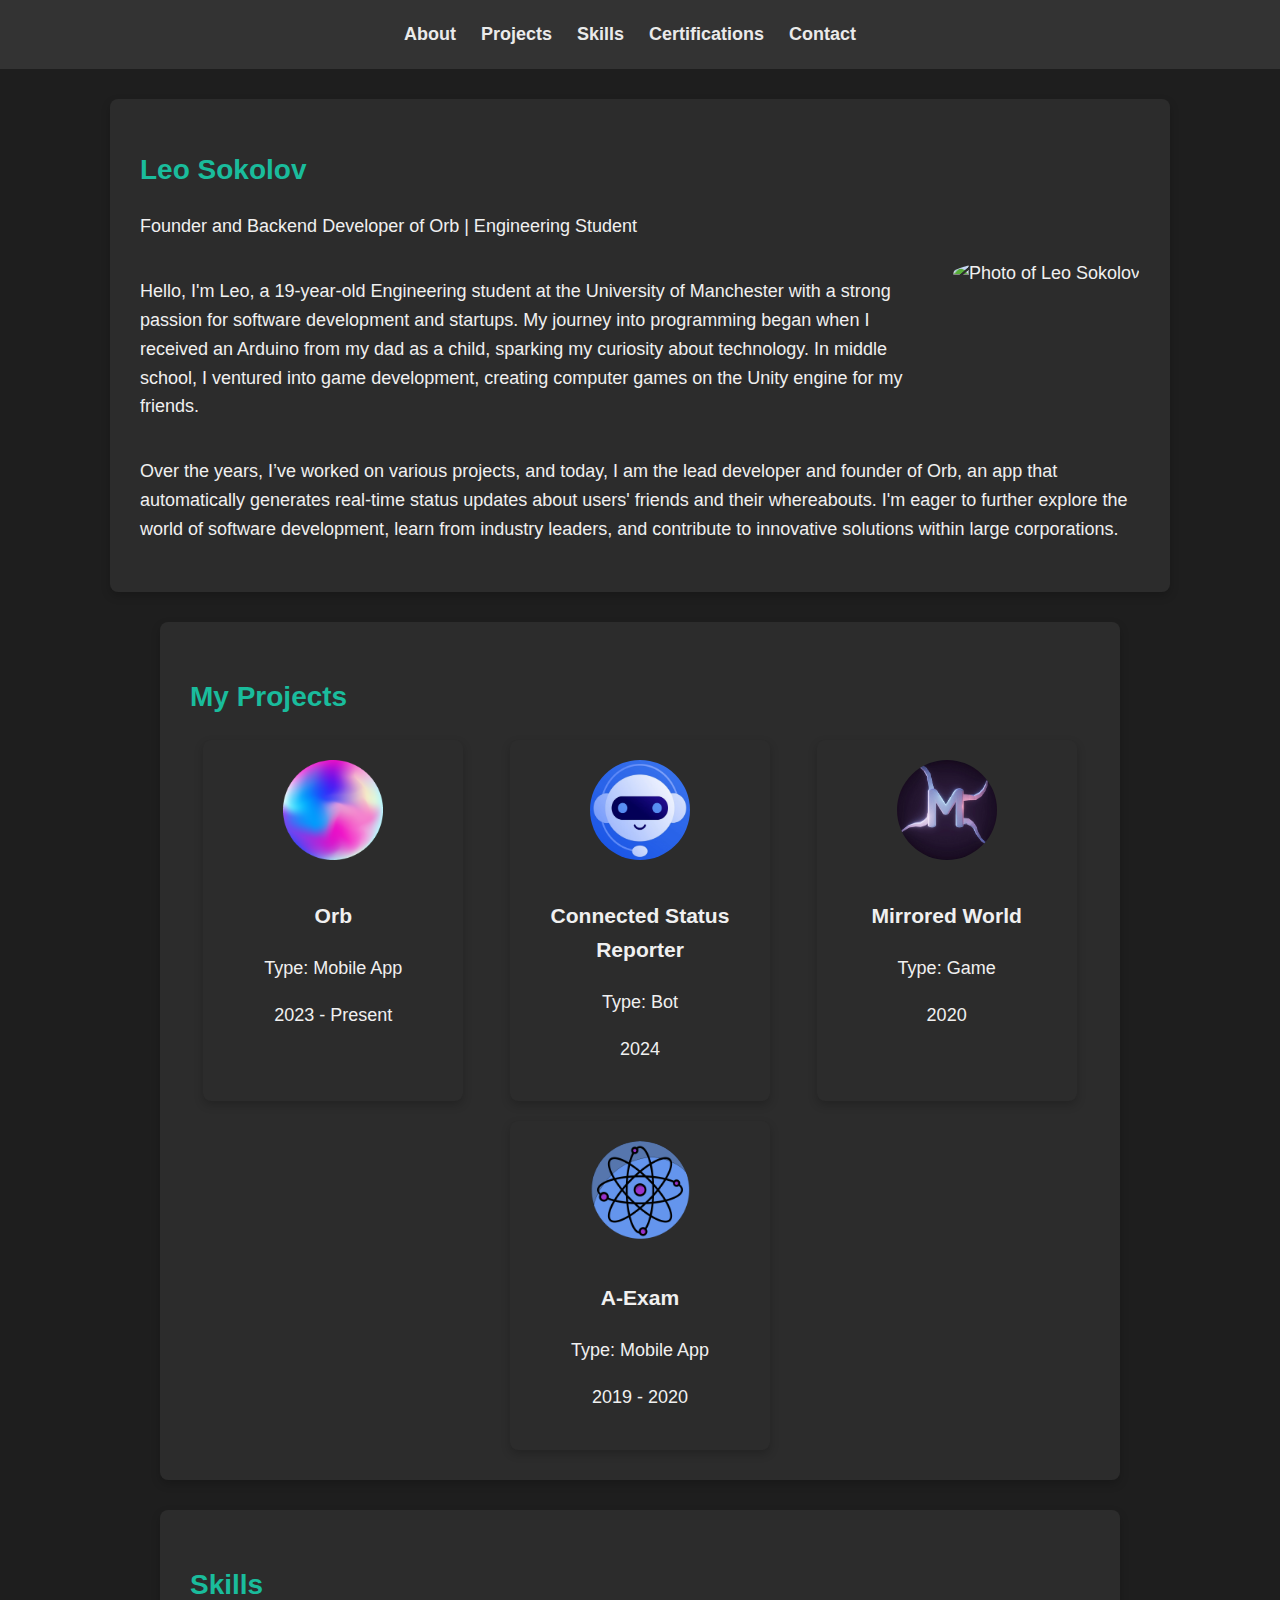
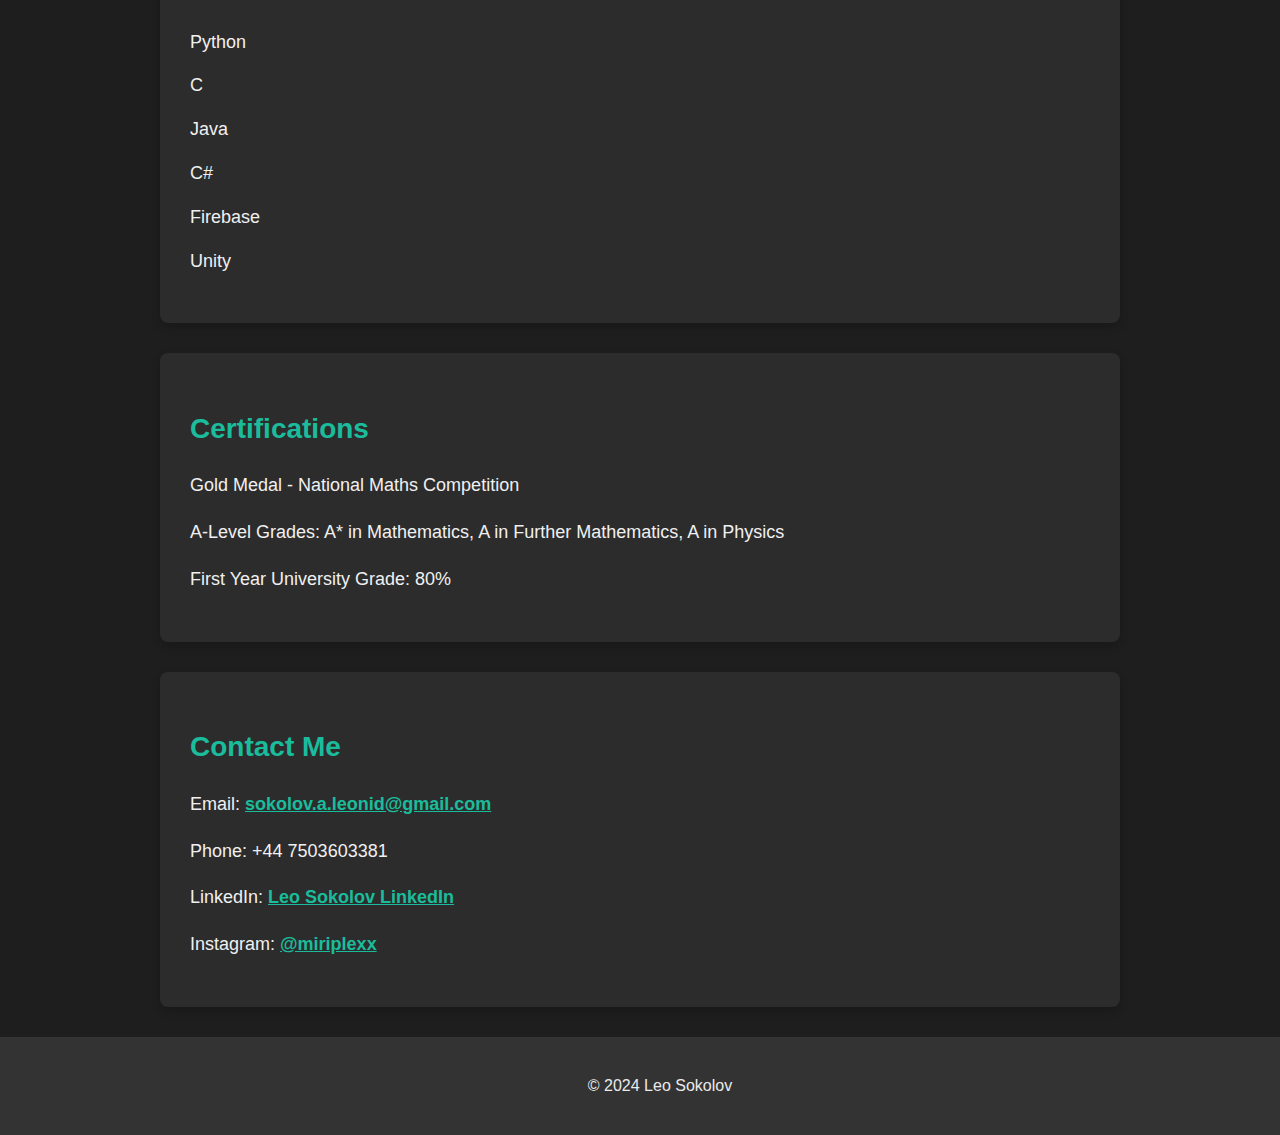
==== index.html @ 92094fcd "Add files via upload" ====
<!DOCTYPE html>
<html lang="en">
<head>
    <meta charset="UTF-8">
    <meta name="viewport" content="width=device-width, initial-scale=1.0">
    <title>Leo Sokolov - Portfolio</title>
    <link rel="stylesheet" href="styles.css">
</head>
<body>
    <!-- Navigation Bar -->
    <header>
        <nav>
            <ul>
                <li><a href="#about">About</a></li>
                <li><a href="#projects">Projects</a></li>
                <li><a href="#skills">Skills</a></li>
                <li><a href="#certifications">Certifications</a></li>
                <li><a href="#contact">Contact</a></li>
            </ul>
        </nav>
    </header>

    <!-- About Section -->
    <section id="about" class="about-section">
        <div class="about-container">
            <div class="about-text">
                <h1>Leo Sokolov</h1>
                <p>Founder and Backend Developer of Orb | Engineering Student</p>
                <div class="text-and-photo">
                    <p>Hello, I'm Leo, a 19-year-old Engineering student at the University of Manchester with a strong passion for software development and startups. My journey into programming began when I received an Arduino from my dad as a child, sparking my curiosity about technology. In middle school, I ventured into game development, creating computer games on the Unity engine for my friends.</p>
                    <div class="about-photo">
                        <img src="images/leo-photo.png" alt="Photo of Leo Sokolov" style="border-radius: 50%;">
                    </div>
                </div>
                <p>Over the years, I’ve worked on various projects, and today, I am the lead developer and founder of Orb, an app that automatically generates real-time status updates about users' friends and their whereabouts. I'm eager to further explore the world of software development, learn from industry leaders, and contribute to innovative solutions within large corporations.</p>
            </div>
        </div>
    </section>

    <!-- Projects Link Section -->
    <section id="projects">
        <h2>My Projects</h2>
        <div class="project-cards">
            <!-- Project Card 1: Orb -->
            <div class="card" data-link="orb.html">
                <img src="images/orb.png" alt="Orb Icon" class="card-icon">
                <div class="card-content">
                    <h3>Orb</h3>
                    <p>Type: Mobile App</p>
                    <p>2023 - Present</p>
                </div>
            </div>
            <!-- Project Card 2: Connected Status Reporter -->
            <div class="card" data-link="status-reporter.html">
                <img src="images/connected-status-reporter.jpg" alt="Status Reporter Icon" class="card-icon" style="border-radius: 50%;">
                <div class="card-content">
                    <h3>Connected Status Reporter</h3>
                    <p>Type: Bot</p>
                    <p>2024</p>
                </div>
            </div>
            <!-- Project Card 3: Mirrored World -->
            <div class="card" data-link="mirrored-world.html">
                <img src="images/mirrored-world.png" alt="Mirrored World Icon" class="card-icon" style="border-radius: 50%;">
                <div class="card-content">
                    <h3>Mirrored World</h3>
                    <p>Type: Game</p>
                    <p>2020</p>
                </div>
            </div>
            <!-- Project Card 4: Chemistry Practice App -->
            <div class="card" data-link="chemistry-app.html">
                <img src="images/OGE.png" alt="Chemistry App Icon" class="card-icon" style="border-radius: 50%;">
                <div class="card-content">
                    <h3>A-Exam</h3>
                    <p>Type: Mobile App</p>
                    <p>2019 - 2020</p>
                </div>
            </div>
        </div>
    </section>

    <!-- Skills Section -->
    <section id="skills">
        <h2>Skills</h2>
        <ul>
            <li>Python</li>
            <li>C</li>
            <li>Java</li>
            <li>C#</li>
            <li>Firebase</li>
            <li>Unity</li>
        </ul>
    </section>

    <!-- Certifications Section -->
    <section id="certifications">
        <h2>Certifications</h2>
        <p>Gold Medal - National Maths Competition</p>
        <p>A-Level Grades: A* in Mathematics, A in Further Mathematics, A in Physics</p>
        <p>First Year University Grade: 80%</p>
    </section>

    <!-- Contact Section -->
    <section id="contact">
        <h2>Contact Me</h2>
        <p>Email: <a href="mailto:sokolov.a.leonid@gmail.com">sokolov.a.leonid@gmail.com</a></p>
        <p>Phone: +44 7503603381</p>
        <p>LinkedIn: <a href="https://www.linkedin.com/in/leonid-sokolov-2b7133297" target="_blank">Leo Sokolov LinkedIn</a></p>
        <p>Instagram: <a href="https://www.instagram.com/miriplexx" target="_blank">@miriplexx</a></p>
    </section>

    <!-- Footer -->
    <footer>
        <p>&copy; 2024 Leo Sokolov</p>
    </footer>

    <!-- JavaScript for hover and click handling -->
    <script>
        // Select all the cards
        const cards = document.querySelectorAll('.card');

        cards.forEach(card => {
            // Add event listener for mouse enter
            card.addEventListener('mouseenter', function(e) {
                const rect = card.getBoundingClientRect();
                const x = e.clientX - rect.left; // Get X position relative to card
                const y = e.clientY - rect.top;  // Get Y position relative to card

                // Apply the mouse position to the pseudo-element using inline styles
                card.style.setProperty('--x', `${x}px`);
                card.style.setProperty('--y', `${y}px`);
                
                // Add hovered class to trigger the expansion
                card.classList.add('hovered');
                card.classList.remove('leaving');
            });

            // Add event listener for mouse leave
            card.addEventListener('mouseleave', function(e) {
                const rect = card.getBoundingClientRect();
                const x = e.clientX - rect.left; // Get X position relative to card
                const y = e.clientY - rect.top;  // Get Y position relative to card

                // Apply the mouse exit position to the pseudo-element
                card.style.setProperty('--x', `${x}px`);
                card.style.setProperty('--y', `${y}px`);
                
                // Remove hovered class and add leaving class to trigger shrinking
                card.classList.remove('hovered');
                card.classList.add('leaving');
            });

            // Add event listener for click to navigate to the project page
            card.addEventListener('click', function() {
                const link = card.getAttribute('data-link');
                if (link) {
                    window.location.href = link; // Navigate to the project page
                }
            });
        });
    </script>
</body>
</html>
---- styles.css ----
/* Global Styles */
body {
    font-family: 'Roboto', sans-serif;
    margin: 0;
    padding: 0;
    background-color: #1e1e1e;
    color: #f0f0f0; /* Lighten the text color for readability */
    line-height: 1.6; /* Add more space between lines */
    font-size: 18px; /* Slightly increase the font size */
}

/* Header and Navigation */
header {
    background-color: #333;
    padding: 20px 0; /* Increase padding for a more spacious header */
    text-align: center;
}

nav ul {
    list-style-type: none;
    margin: 0;
    padding: 0;
}

nav ul li {
    display: inline;
    margin-right: 20px; /* Add more space between menu items */
}

nav ul li a {
    color: #eaeaea;
    text-decoration: none;
    font-weight: bold;
    font-size: 18px; /* Increase font size for readability */
}

nav ul li a:hover {
    color: #1abc9c;
}

/* Sections */
section {
    padding: 30px;
    margin: 30px auto; /* Center and space sections */
    max-width: 900px; /* Restrict content width for better readability */
    background-color: #2c2c2c;
    border-radius: 8px;
    box-shadow: 0 4px 10px rgba(0, 0, 0, 0.2); /* Add a subtle shadow */
}

h1, h2 {
    color: #1abc9c;
    font-size: 28px; /* Make headings larger */
    margin-bottom: 20px;
}

ul {
    list-style-type: none;
    padding: 0;
}

ul li {
    margin-bottom: 15px; /* Increase spacing between list items */
}

a {
    color: #1abc9c;
    font-weight: bold; /* Make links more visible */
}

a:hover {
    text-decoration: underline;
}

/* Footer */
footer {
    text-align: center;
    padding: 20px;
    background-color: #333;
    color: #eaeaea;
    position: relative;
    bottom: 0;
    width: 100%;
    font-size: 16px; /* Increase font size in the footer */
}

/* About Section */
.about-section {
    display: flex;
    align-items: center;
    justify-content: space-between;
    padding: 30px;
    margin: 30px auto;
    max-width: 1000px;
}

.text-and-photo {
    display: flex;
    align-items: flex-start;
    justify-content: space-between;
}

.about-photo {
    margin-left: 20px;
    flex-shrink: 0; /* Ensures the image doesn't shrink on smaller screens */
}

.about-photo img {
    width: 200px;
    height: 200px;
    border-radius: 50%;
    object-fit: cover;
}

@media (max-width: 768px) {
    .text-and-photo {
        flex-direction: column;
        align-items: center;
    }

    .about-photo {
        margin: 20px 0 0 0;
    }
}


/* Project Cards */
.project-cards {
    display: flex;
    justify-content: space-around;
    flex-wrap: wrap;
    gap: 20px;
}

.card {
    position: relative;
    background-color: #2c2c2c;
    border-radius: 8px;
    padding: 20px;
    width: 220px;
    box-shadow: 0 4px 10px rgba(0, 0, 0, 0.2);
    text-align: center;
    color: #f0f0f0;
    overflow: hidden; /* Important to contain the hover effect */
    cursor: pointer;
}

.card-icon {
    width: 100px;
    height: 100px;
    margin-bottom: 10px;
    z-index: 1; /* Ensure the icon stays in front */
    position: relative;
}

.card-content h3,
.card-content p {
    z-index: 1; /* Ensure the text stays in front */
    position: relative;
    transition: color 0.6s ease-out; /* Smooth transition for text color */
}

/* Hover effect - Circle Expansion */
.card::before {
    content: '';
    position: absolute;
    top: var(--y, 50%);
    left: var(--x, 50%);
    width: 300%;
    height: 300%;
    background-color: rgba(26, 188, 156); /* Change the color to #1abc9c */
    border-radius: 50%;
    transform: translate(-50%, -50%) scale(0);
    z-index: 0; /* Ensure the circle stays behind the content */
    transition: transform 0.6s ease-out, top 0s, left 0s;
}

.card.hovered::before {
    transform: translate(-50%, -50%) scale(1); /* Expands the circle */
}

.card.leaving::before {
    transform: translate(-50%, -50%) scale(0); /* Shrinks the circle */
}

.card.hovered .card-content h3,
.card.hovered .card-content p {
    color: #2c2c2c; /* Matches the background color to make text blend in */
}

@media (max-width: 768px) {
    .project-cards {
        flex-direction: column;
        align-items: center;
    }

    .card {
        width: 100%;
        max-width: 300px;
    }
}
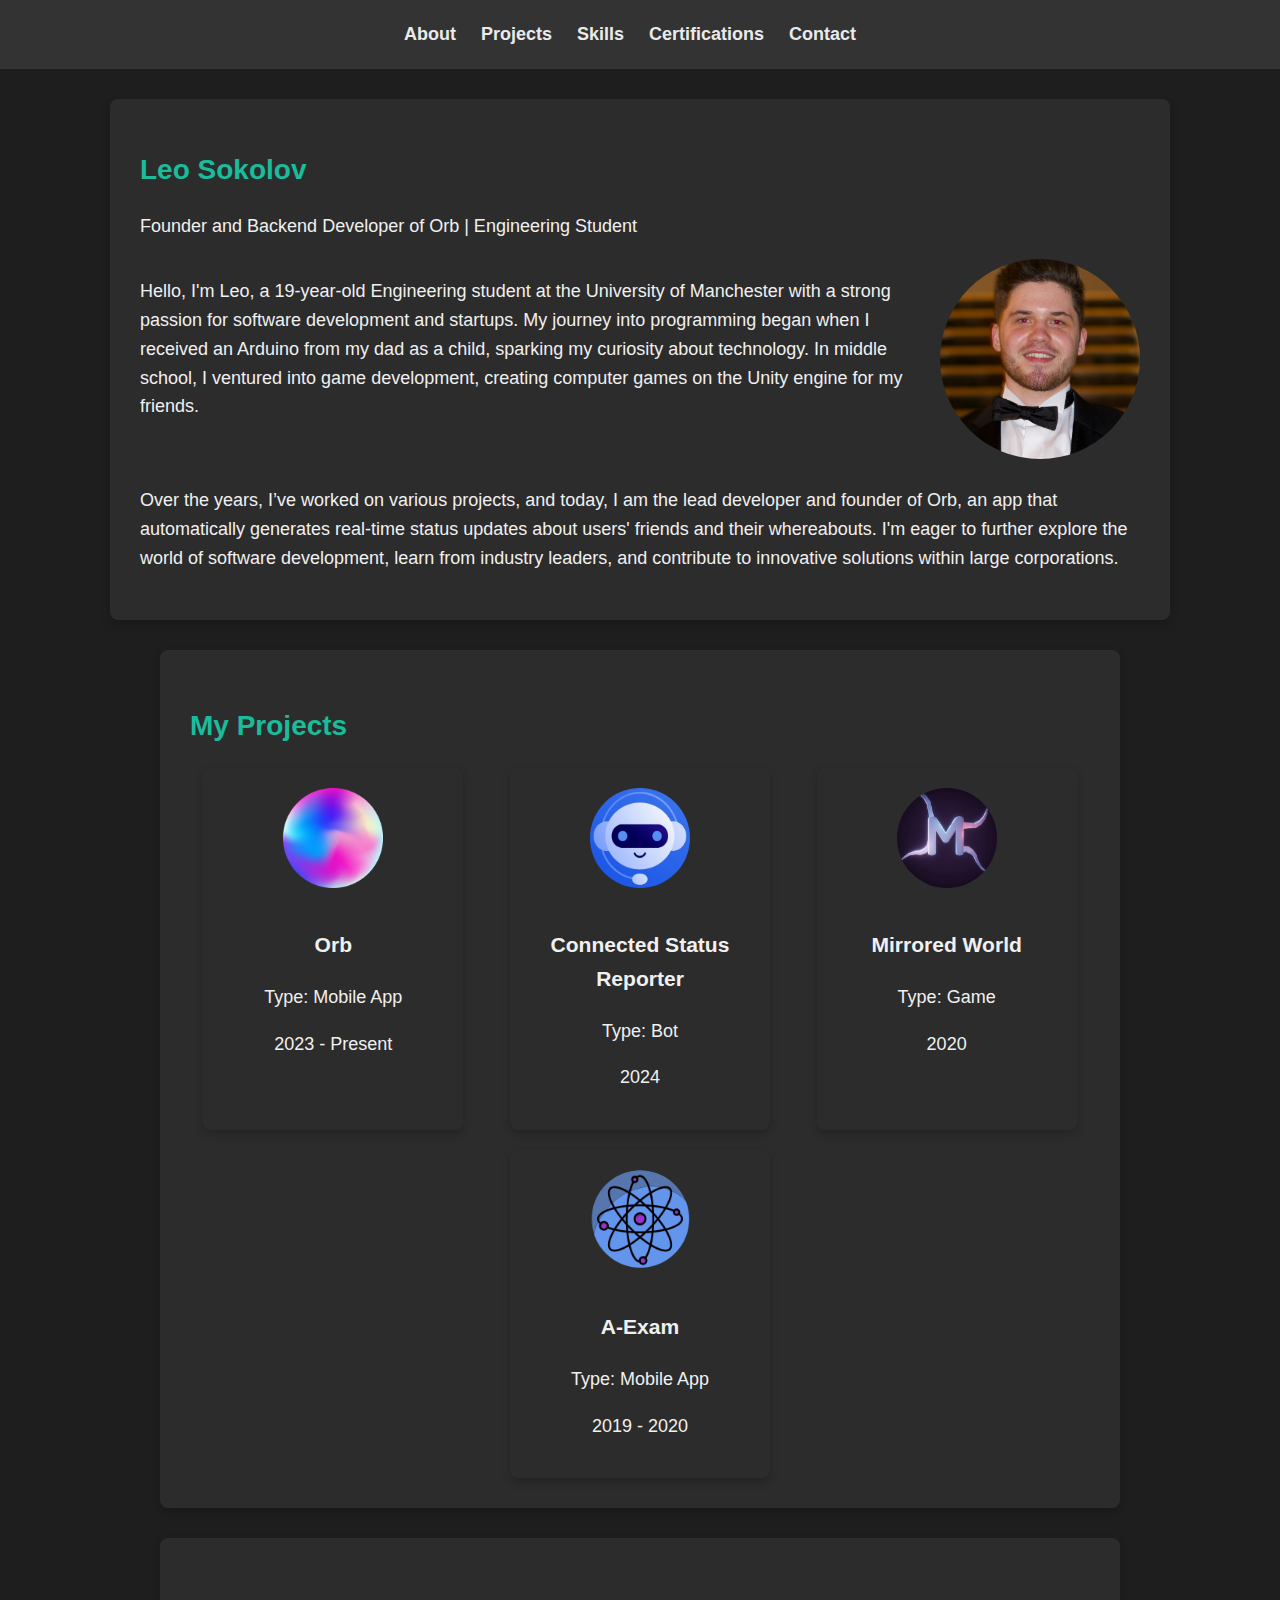
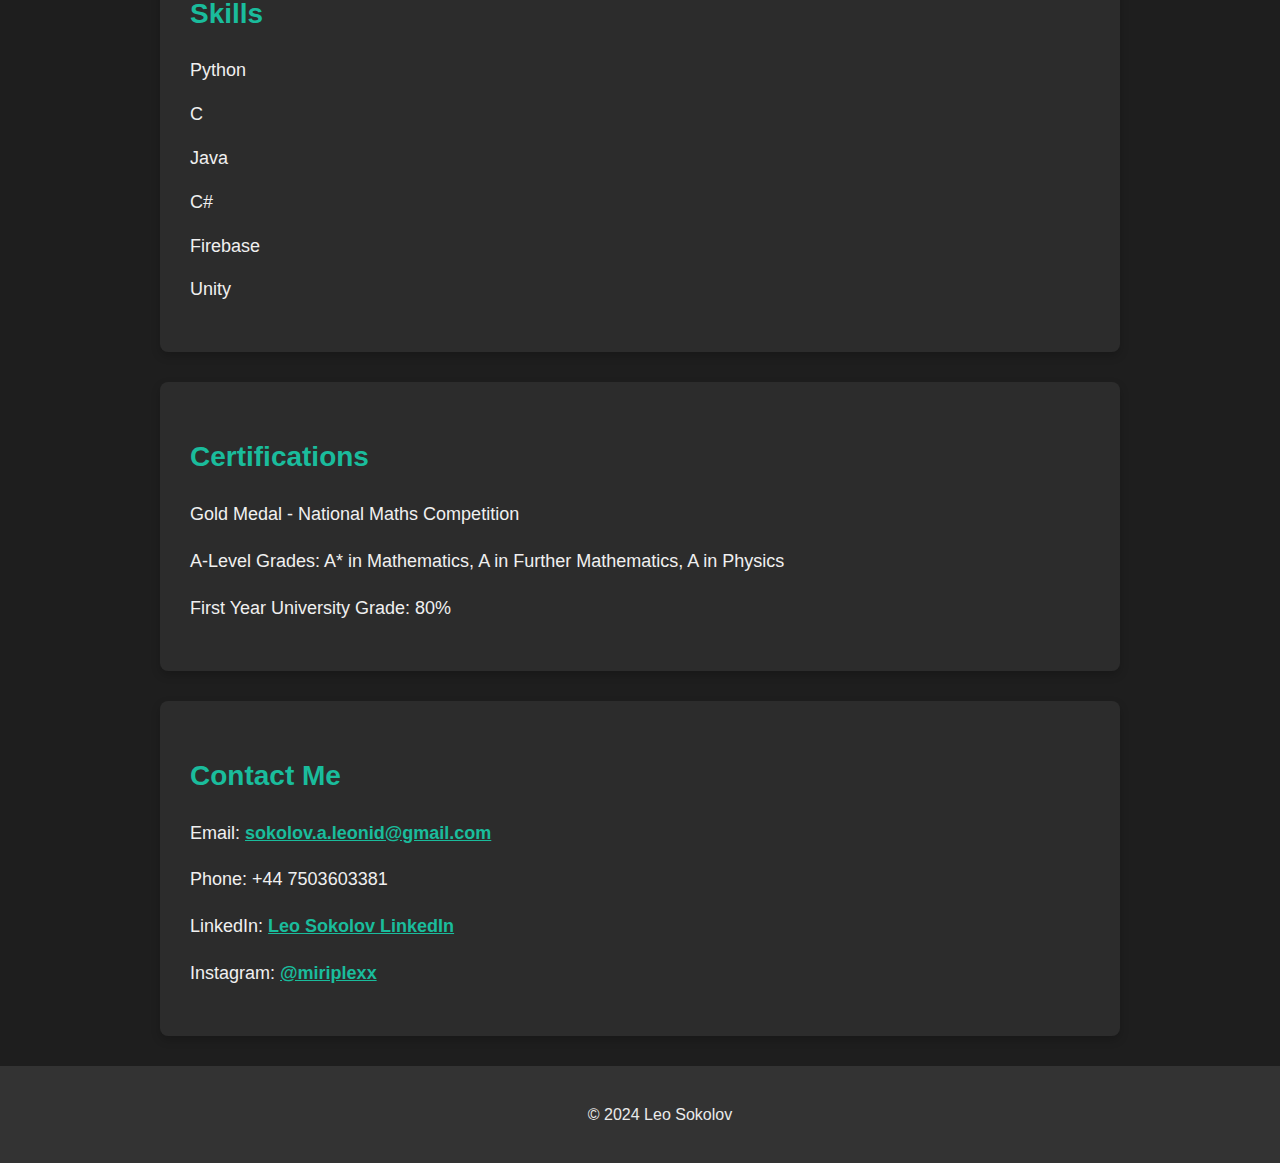
==== commit aeb2d8ac: "Add files via upload" ====
--- a/index.html
+++ b/index.html
@@ -29,7 +29,7 @@
                 <div class="text-and-photo">
                     <p>Hello, I'm Leo, a 19-year-old Engineering student at the University of Manchester with a strong passion for software development and startups. My journey into programming began when I received an Arduino from my dad as a child, sparking my curiosity about technology. In middle school, I ventured into game development, creating computer games on the Unity engine for my friends.</p>
                     <div class="about-photo">
-                        <img src="images/leo-photo.png" alt="Photo of Leo Sokolov" style="border-radius: 50%;">
+                        <img src="images/leo-photo.PNG" alt="Photo of Leo Sokolov" style="border-radius: 50%;">
                     </div>
                 </div>
                 <p>Over the years, I’ve worked on various projects, and today, I am the lead developer and founder of Orb, an app that automatically generates real-time status updates about users' friends and their whereabouts. I'm eager to further explore the world of software development, learn from industry leaders, and contribute to innovative solutions within large corporations.</p>
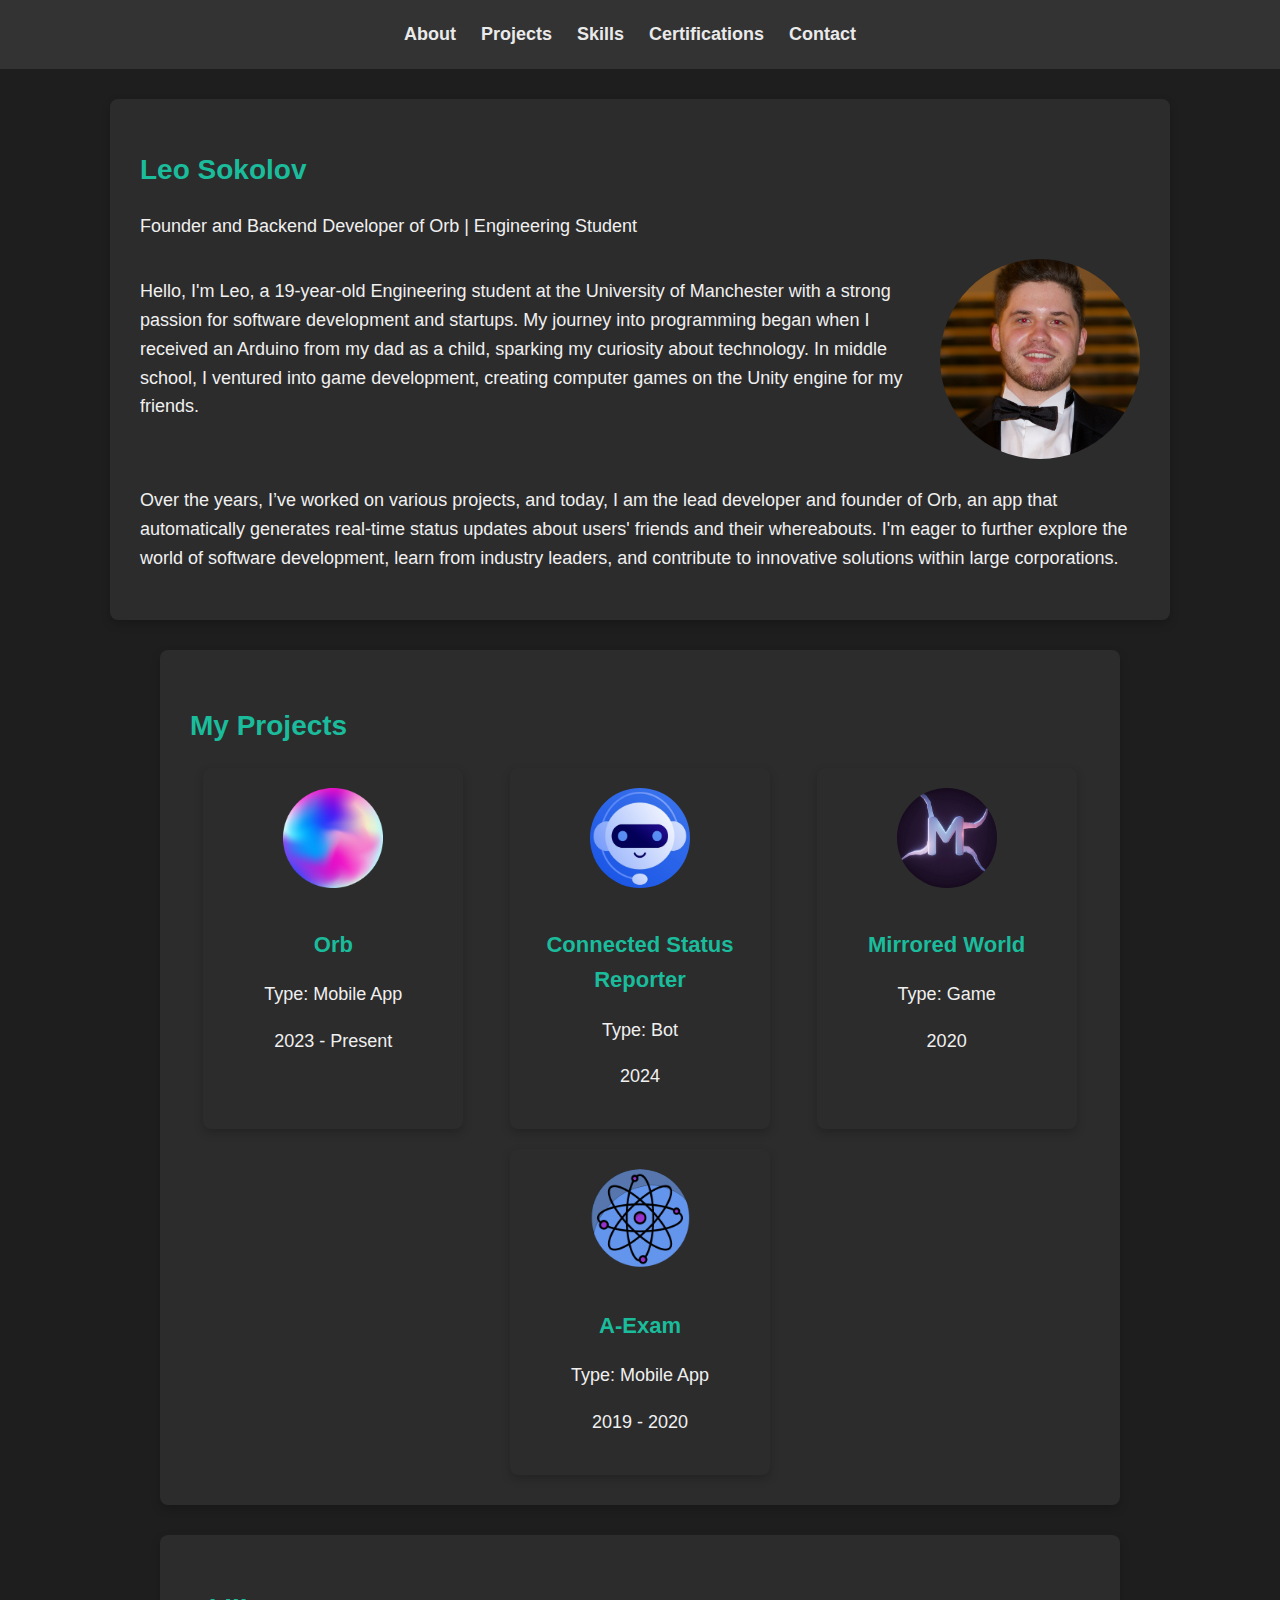
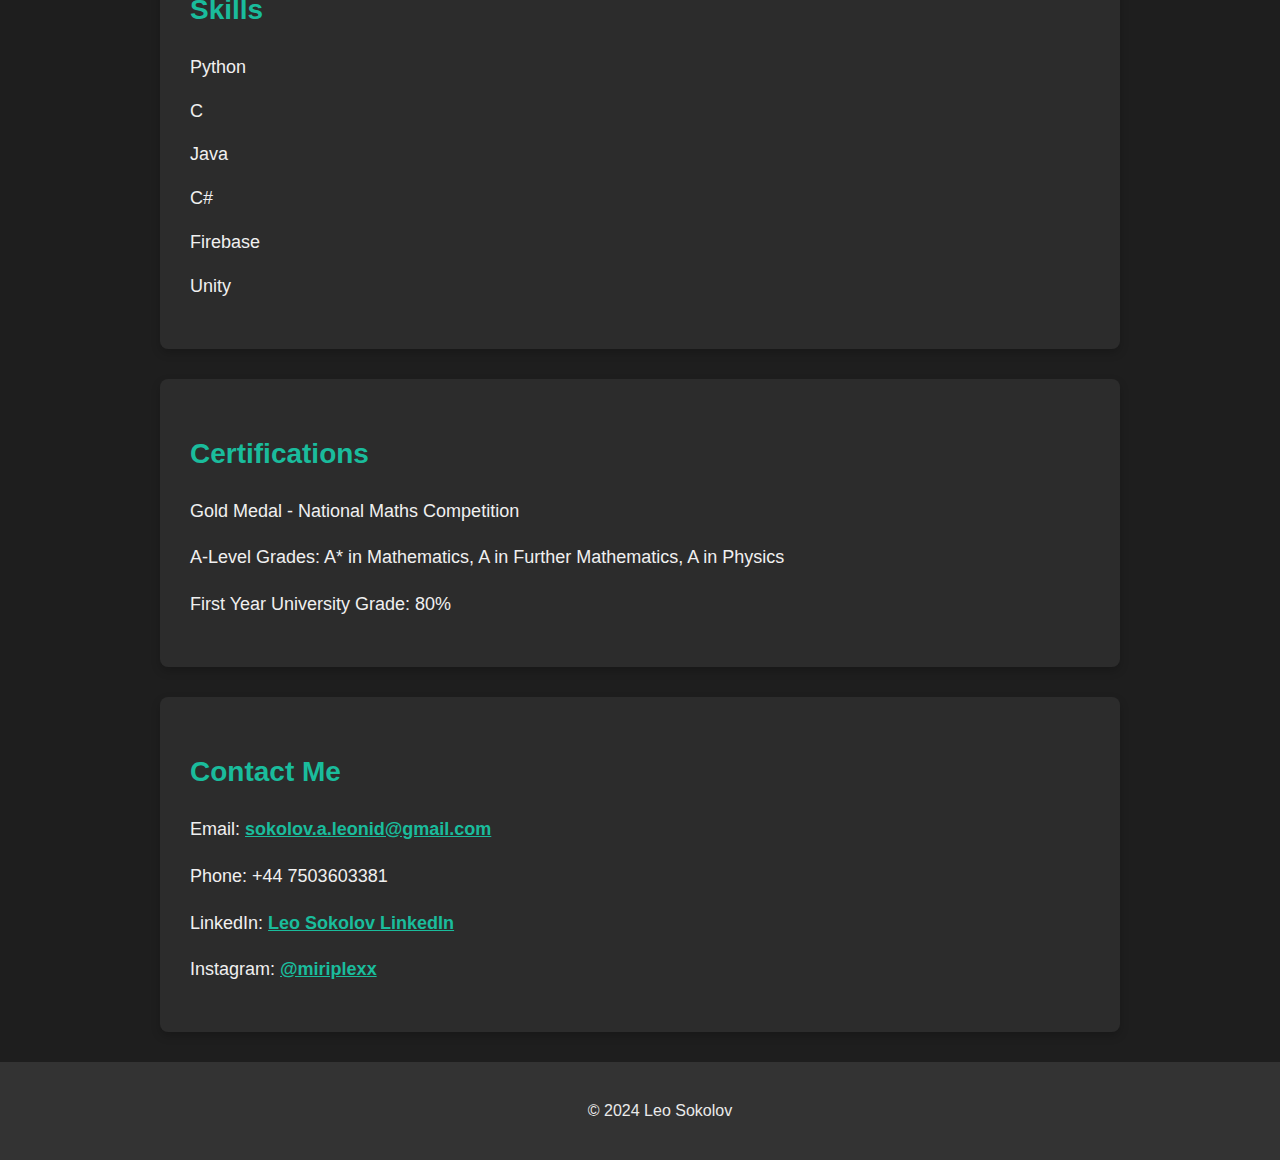
==== commit 0d9114fd: "Add files via upload" ====
--- a/index.html
+++ b/index.html
@@ -69,7 +69,7 @@
                 </div>
             </div>
             <!-- Project Card 4: Chemistry Practice App -->
-            <div class="card" data-link="chemistry-app.html">
+            <div class="card" data-link="aexam.html">
                 <img src="images/OGE.png" alt="Chemistry App Icon" class="card-icon" style="border-radius: 50%;">
                 <div class="card-content">
                     <h3>A-Exam</h3>
--- a/styles.css
+++ b/styles.css
@@ -199,3 +199,238 @@
         max-width: 300px;
     }
 }
+
+/* Gallery Styles */
+.gallery {
+    display: flex;
+    flex-wrap: wrap;
+    gap: 10px;
+    justify-content: space-around;
+}
+
+.gallery-image {
+    width: 30%;
+    border-radius: 8px;
+    box-shadow: 0 4px 10px rgba(0, 0, 0, 0.2);
+}
+
+@media (max-width: 768px) {
+    .gallery-image {
+        width: 45%;
+    }
+}
+
+/* Global Styles for Subtitles */
+h3 {
+    font-size: 22px; /* Smaller than h1 and h2 */
+    color: #1abc9c; /* Keep the green color to maintain theme */
+    margin-top: 20px;
+    margin-bottom: 10px;
+}
+
+/* Lightbox Gallery */
+.lightbox-gallery {
+    display: flex;
+    justify-content: space-around;
+    flex-wrap: wrap;
+}
+
+.thumbnail {
+    width: 150px;
+    height: auto;
+    cursor: pointer;
+    border-radius: 8px;
+    margin: 10px;
+    transition: transform 0.3s ease;
+}
+
+.thumbnail:hover {
+    transform: scale(1.05);
+}
+
+/* Masonry Styles */
+.masonry {
+    display: flex;
+    flex-wrap: wrap;
+    margin-left: 100px; /* Adjust for spacing */
+    margin-right: 100px;
+}
+
+.masonry-item {
+    width: calc(33.333% - 20px); /* Three columns, with some spacing */
+    margin: 10px;
+}
+
+.masonry-item img {
+    width: 100%;
+    height: auto;
+    border-radius: 8px;
+    box-shadow: 0 4px 10px rgba(0, 0, 0, 0.2);
+    transition: transform 0.3s ease;
+}
+
+.masonry-item img:hover {
+    transform: scale(1.05);
+}
+
+@media (max-width: 768px) {
+    .masonry-item {
+        width: calc(50% - 20px); /* Two columns on smaller screens */
+    }
+}
+
+@media (max-width: 480px) {
+    .masonry-item {
+        width: calc(100% - 20px); /* Single column on very small screens */
+    }
+}
+.video-container {
+    max-width: 100%;
+    margin: 20px 0;
+    text-align: center;
+}
+
+.video-container iframe {
+    width: 100%;
+    max-width: 640px; /* Adjust to fit the container */
+    border-radius: 8px;
+    box-shadow: 0 4px 10px rgba(0, 0, 0, 0.2);
+}
+
+/* WebGL Placeholder */
+.webgl-placeholder {
+    text-align: center;
+    margin: 20px 0;
+}
+
+.webgl-placeholder img {
+    max-width: 100%;
+    border-radius: 8px;
+}
+
+/* Screenshot and Text Layout */
+.screenshot-text {
+    display: flex;
+    align-items: center;
+    margin-bottom: 30px;
+}
+
+.screenshot-text img {
+    width: 50%;
+    border-radius: 8px;
+    box-shadow: 0 4px 10px rgba(0, 0, 0, 0.2);
+    margin-right: 20px;
+}
+
+.screenshot-text .text {
+    width: 50%;
+}
+
+@media (max-width: 768px) {
+    .screenshot-text {
+        flex-direction: column;
+    }
+
+    .screenshot-text img {
+        width: 100%;
+        margin-bottom: 20px;
+    }
+
+    .screenshot-text .text {
+        width: 100%;
+    }
+}
+
+/* Code Block Styling */
+.code-block {
+    background-color: #1e1e1e; /* Dark background */
+    color: #dcdcdc; /* Light text */
+    padding: 15px;
+    border-radius: 8px;
+    margin-bottom: 20px;
+    font-family: 'Courier New', Courier, monospace; /* Monospaced font */
+    font-size: 16px;
+    overflow-x: auto;
+    box-shadow: 0 4px 10px rgba(0, 0, 0, 0.2);
+}
+
+.code-block code {
+    color: #c5c8c6; /* Text color */
+    display: block;
+    line-height: 1.6; /* Line spacing */
+}
+
+.code-block code::before, .code-block code::after {
+    content: ''; /* Remove before/after content */
+}
+
+/* Syntax Highlighting */
+.code-block .keyword {
+    color: #569cd6; /* Keywords like 'void', 'if' */
+}
+
+.code-block .comment {
+    color: #6a9955; /* Comments in green */
+}
+
+.code-block .string {
+    color: #ce9178; /* Strings in brown/red */
+}
+
+.code-block .variable {
+    color: #9cdcfe; /* Variables in blue */
+}
+
+.screenshot-text {
+    display: flex;
+    align-items: center;
+    margin-bottom: 30px;
+}
+
+.video-small {
+    width: 50%; /* Make the video take up 50% of the container */
+    border-radius: 8px;
+    box-shadow: 0 4px 10px rgba(0, 0, 0, 0.2);
+    margin-right: 20px; /* Space between the video and text */
+}
+
+.screenshot-text .text {
+    width: 50%; /* Make the text take up the remaining 50% */
+}
+
+@media (max-width: 768px) {
+    .screenshot-text {
+        flex-direction: column;
+    }
+
+    .video-small {
+        width: 100%; /* Make the video take full width on smaller screens */
+        margin-bottom: 20px;
+    }
+
+    .screenshot-text .text {
+        width: 100%; /* Make text take full width on smaller screens */
+    }
+}
+
+/* Container for the WebGL game */
+.webgl-container {
+    position: relative;
+    width: 100%; /* Set the container width to 100% */
+    padding-bottom: 50%; /* Adjust this based on the game's aspect ratio (e.g., 50% for a square aspect ratio) */
+    overflow: hidden; /* Ensure no content bleeds out */
+}
+
+/* Iframe settings for WebGL */
+#webgl-game {
+    position: absolute;
+    top: 0;
+    left: 0;
+    width: 200%; /* Double the width for scaling */
+    height: 200%; /* Double the height for scaling */
+    border: 0;
+    transform: scale(0.5); /* Scale down to fit */
+    transform-origin: top left; /* Ensure scaling starts from the top-left */
+}
+
+
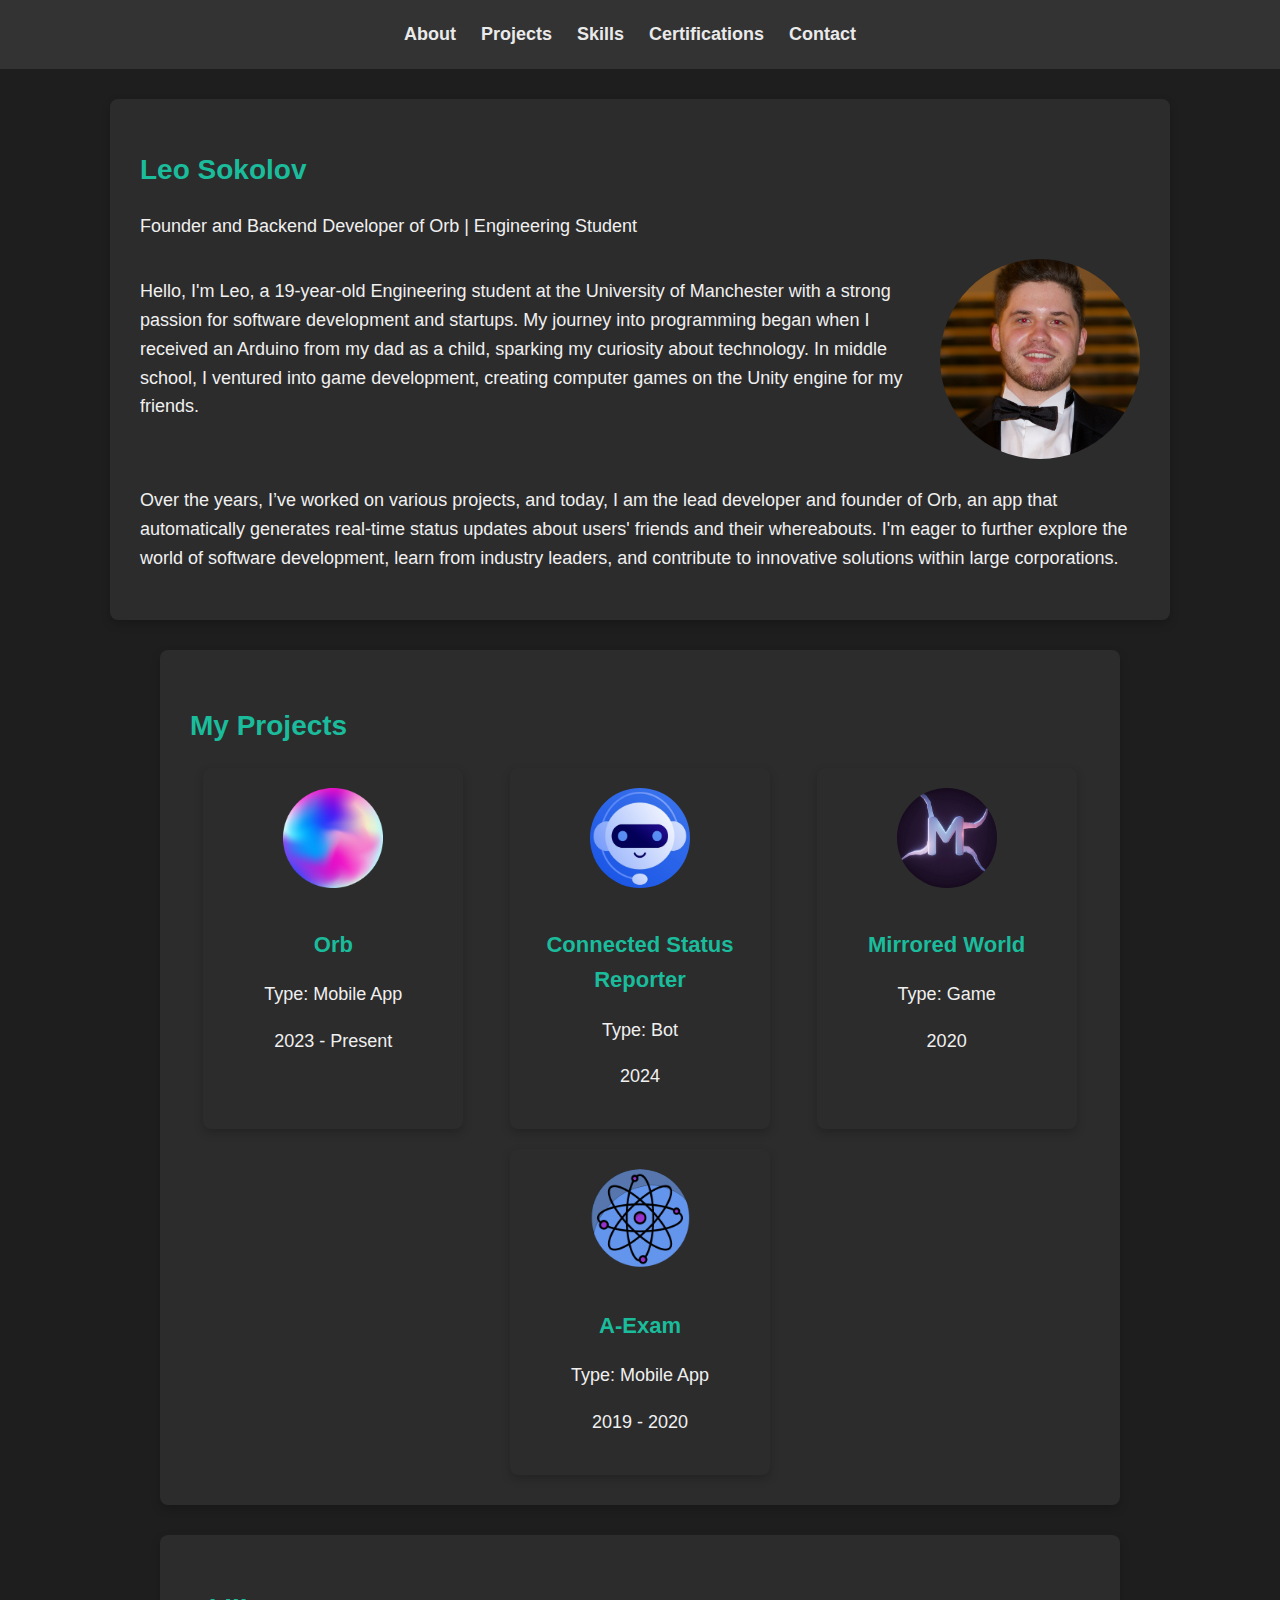
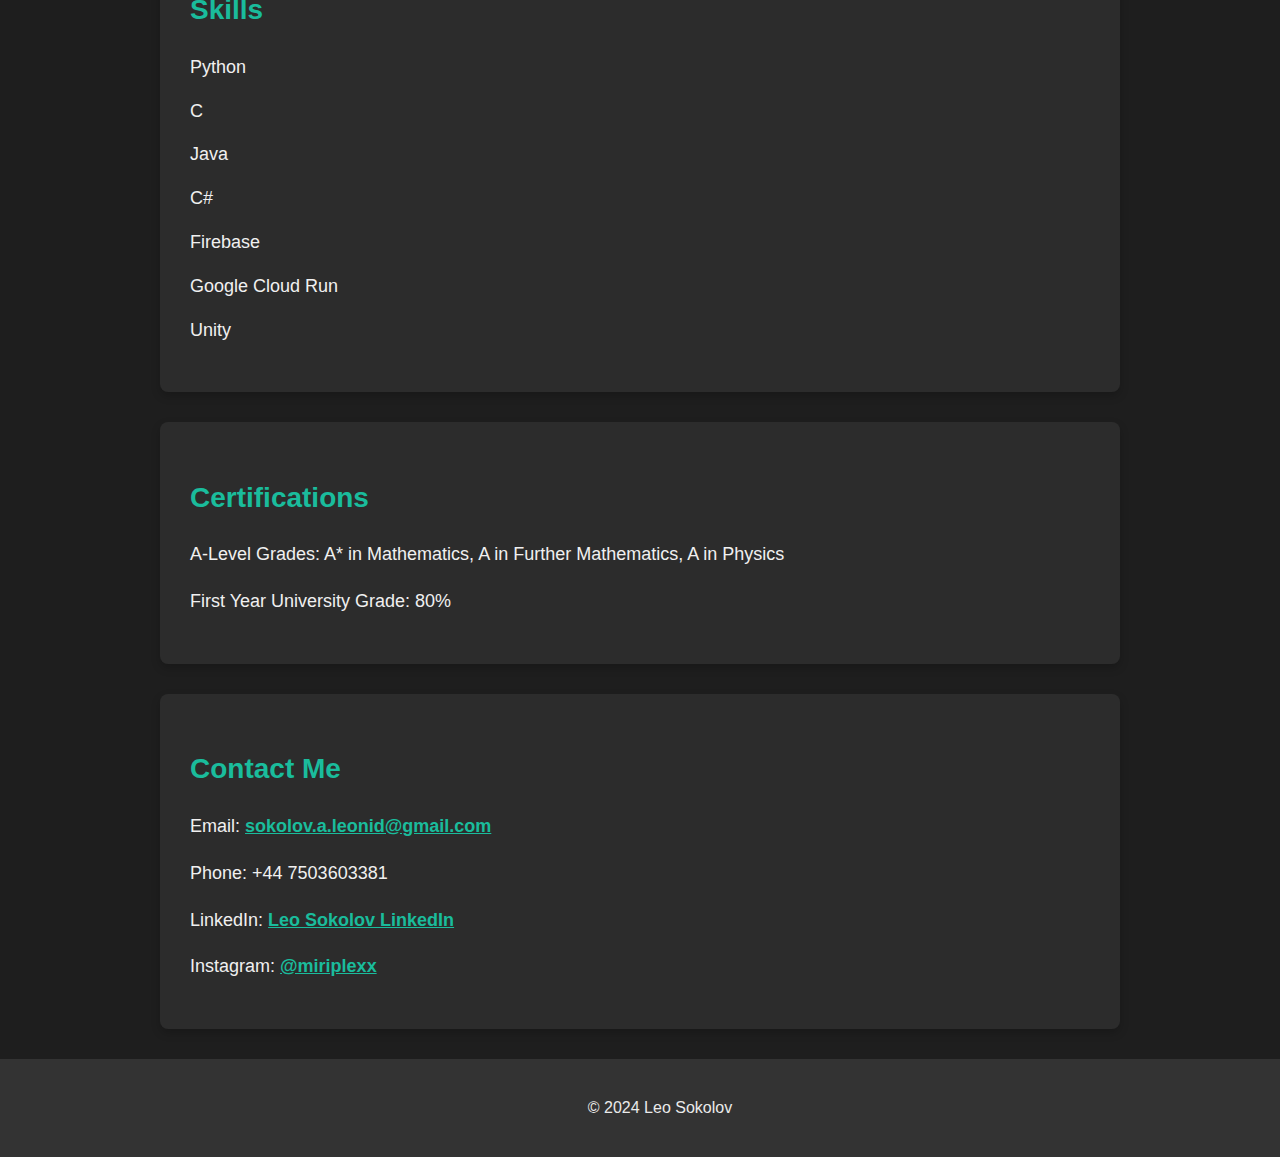
==== commit cec0feaf: "Add files via upload" ====
--- a/index.html
+++ b/index.html
@@ -89,6 +89,7 @@
             <li>Java</li>
             <li>C#</li>
             <li>Firebase</li>
+            <li>Google Cloud Run</li>
             <li>Unity</li>
         </ul>
     </section>
@@ -96,7 +97,6 @@
     <!-- Certifications Section -->
     <section id="certifications">
         <h2>Certifications</h2>
-        <p>Gold Medal - National Maths Competition</p>
         <p>A-Level Grades: A* in Mathematics, A in Further Mathematics, A in Physics</p>
         <p>First Year University Grade: 80%</p>
     </section>
--- a/styles.css
+++ b/styles.css
@@ -213,6 +213,11 @@
     border-radius: 8px;
     box-shadow: 0 4px 10px rgba(0, 0, 0, 0.2);
 }
+.image {
+    width: 50%;
+    border-radius: 8px;
+    box-shadow: 0 4px 10px rgba(0, 0, 0, 0.2);
+}
 
 @media (max-width: 768px) {
     .gallery-image {
